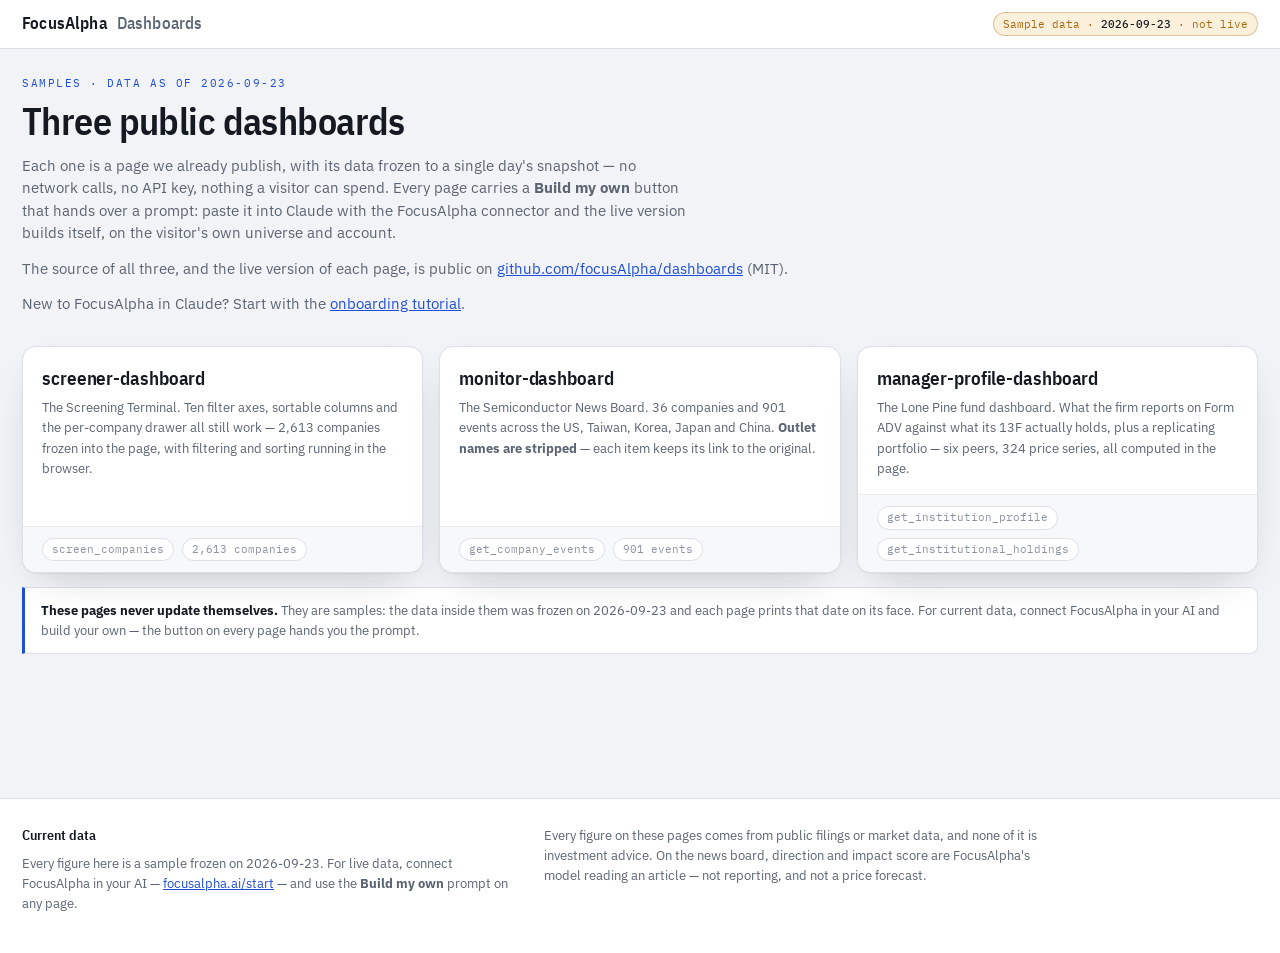
==== index.html @ c5e6d006 "Onboarding tutorial: the FA for Claude guide page Its use-case cards now open the three public sampl" ====
<!doctype html>
<html lang="en">
<head>
<meta charset="utf-8">
<meta name="viewport" content="width=device-width,initial-scale=1">
<title>Financial Data Dashboards for Claude &amp; AI | FocusAlpha</title>
<meta name="description" content="Three working dashboards on the FocusAlpha financial data API: a global stock screener, a semiconductor news monitor and a hedge fund profile — each one buildable in Claude.">
<link rel="canonical" href="https://focusalpha.ai/dashboards/">
<meta property="og:type" content="website">
<meta property="og:site_name" content="FocusAlpha">
<meta property="og:title" content="Financial Data Dashboards for Claude &amp; AI | FocusAlpha">
<meta property="og:description" content="Three working dashboards on the FocusAlpha financial data API: a global stock screener, a semiconductor news monitor and a hedge fund profile.">
<meta name="twitter:card" content="summary">
<link rel="preconnect" href="https://fonts.googleapis.com">
<link rel="preconnect" href="https://fonts.gstatic.com" crossorigin>
<link rel="stylesheet" href="https://fonts.googleapis.com/css2?family=IBM+Plex+Sans+Condensed:wght@500;600&family=IBM+Plex+Sans:wght@400;500;600&family=IBM+Plex+Mono:wght@400;500&display=swap">
<link rel="stylesheet" href="style.css">
<style>
  :root{--brand:#4F2FB0;--brand-2:#6644C9;--brand-wash:#F2EEFC}
  .demos{display:grid;grid-template-columns:repeat(auto-fit,minmax(300px,1fr));gap:16px;margin-top:30px}
  .demo{display:flex;flex-direction:column;background:var(--surface);border:1px solid var(--line);border-radius:14px;
    box-shadow:var(--shadow);overflow:hidden;text-decoration:none;color:inherit;transition:border-color .15s,transform .15s}
  .demo:hover{border-color:var(--brand);transform:translateY(-2px)}
  .demo .top{padding:17px 19px 15px;flex:1}
  .demo h2{margin:0 0 6px}
  .demo p{margin:0;color:var(--muted);font-size:13px;line-height:1.55}
  .demo .bot{padding:11px 19px;border-top:1px solid var(--line2);background:var(--surface2);display:flex;gap:8px;flex-wrap:wrap}
  .own{display:inline-flex;align-items:center;gap:8px;background:var(--brand);color:#fff;border:0;border-radius:11px;
    padding:11px 20px;font-weight:600;font-size:14px;line-height:1;text-decoration:none;
    box-shadow:0 1px 2px rgba(31,17,74,.22),0 10px 22px -10px rgba(79,47,176,.65)}
  .own:hover{background:var(--brand-2)}
</style>
</head>
<body>

<header class="mast"><div class="mast-in">
  <a class="brand" href="./">FocusAlpha <span>Dashboards</span></a>
  <div class="mast-r"><span class="snap">Sample data · <b>2026-09-23</b> · not live</span></div>
</div></header>

<div class="wrap">
  <p class="eyebrow">Samples · data as of 2026-09-23</p>
  <h1>Three public dashboards</h1>
  <p class="sub lede">Each one is a page we already publish, with its data frozen to a single day's
     snapshot — no network calls, no API key, nothing a visitor can spend. Every page carries a
     <b>Build my own</b> button that hands over a prompt: paste it into Claude with the FocusAlpha
     connector and the live version builds itself, on the visitor's own universe and account.</p>
  <p class="sub">The source of all three, and the live version of each page, is public on
     <a href="https://github.com/focusAlpha/dashboards" rel="noopener">github.com/focusAlpha/dashboards</a> (MIT).</p>
  <p class="sub">New to FocusAlpha in Claude? Start with the <a href="onboarding-tutorial/">onboarding tutorial</a>.</p>

  <div class="demos">
    <a class="demo" href="screener-dashboard/">
      <div class="top">
        <h2>screener-dashboard</h2>
        <p>The Screening Terminal. Ten filter axes, sortable columns and the per-company drawer all
           still work — 2,613 companies frozen into the page, with filtering and sorting running in
           the browser.</p>
      </div>
      <div class="bot"><span class="tool">screen_companies</span><span class="tool">2,613 companies</span></div>
    </a>
    <a class="demo" href="monitor-dashboard/">
      <div class="top">
        <h2>monitor-dashboard</h2>
        <p>The Semiconductor News Board. 36 companies and 901 events across the US, Taiwan, Korea,
           Japan and China. <b>Outlet names are stripped</b> — each item keeps its link to the
           original.</p>
      </div>
      <div class="bot"><span class="tool">get_company_events</span><span class="tool">901 events</span></div>
    </a>
    <a class="demo" href="manager-profile-dashboard/">
      <div class="top">
        <h2>manager-profile-dashboard</h2>
        <p>The Lone Pine fund dashboard. What the firm reports on Form ADV against what its 13F
           actually holds, plus a replicating portfolio — six peers, 324 price series, all computed
           in the page.</p>
      </div>
      <div class="bot"><span class="tool">get_institution_profile</span><span class="tool">get_institutional_holdings</span></div>
    </a>
  </div>

  <div class="note blue">
    <b>These pages never update themselves.</b> They are samples: the data inside them was frozen on
    2026-09-23 and each page prints that date on its face. For current data, connect FocusAlpha in
    your AI and build your own — the button on every page hands you the prompt.
  </div>
</div>

<footer class="foot"><div class="foot-in">
  <div>
    <h3>Current data</h3>
    <p>Every figure here is a sample frozen on 2026-09-23. For live data, connect FocusAlpha in your AI —
       <a href="https://focusalpha.ai/start">focusalpha.ai/start</a> — and use the <b>Build my own</b> prompt on any page.</p>
  </div>
  <p class="disc">Every figure on these pages comes from public filings or market data, and none of
     it is investment advice. On the news board, direction and impact score are FocusAlpha's model
     reading an article — not reporting, and not a price forecast.</p>
</div></footer>

</body>
</html>
---- style.css ----
/* FocusAlpha public demos — one sheet, inlined into all three pages.
   Type and palette follow the Screening Terminal so the demos and the product
   read as one thing. */
:root{
  --bg:#F2F3F6; --surface:#FFFFFF; --surface2:#F7F8FA; --sunk:#EDEFF3;
  --ink:#151A22; --muted:#5B6472; --faint:#8B93A1; --line:#DCDFE6; --line2:#EBEDF2;
  --accent:#1E4ED8; --accent-ink:#FFFFFF; --accent-soft:#E6ECFB;
  --up:#157A4A; --up-soft:#E3F3EA; --down:#C2363B; --down-soft:#FBE6E7;
  --warn:#A8690C; --warn-soft:#FBF0DC; --neutral:#5C5F8A; --neutral-soft:#ECEDF6;
  --sans:"IBM Plex Sans", var(--cjk), system-ui, -apple-system, "Segoe UI", sans-serif;
  --cond:"IBM Plex Sans Condensed", var(--sans);
  --mono:"IBM Plex Mono", ui-monospace, SFMono-Regular, Menlo, monospace;
  --cjk:"Hiragino Sans","Yu Gothic","Noto Sans CJK SC","PingFang SC","Malgun Gothic","Microsoft YaHei";
  --shadow:0 1px 2px rgba(21,26,34,.05), 0 16px 40px -20px rgba(21,26,34,.28);
}
@media (prefers-color-scheme:dark){ :root:not([data-theme="light"]){
  --bg:#0E1116; --surface:#151A21; --surface2:#1A2029; --sunk:#11161C;
  --ink:#E8EAEF; --muted:#9AA3B2; --faint:#6E7788; --line:#2A313C; --line2:#222833;
  --accent:#7A9BFF; --accent-ink:#0E1116; --accent-soft:#1D2740;
  --up:#3DBB7A; --up-soft:#173224; --down:#F0656A; --down-soft:#3A1E20;
  --warn:#E0A030; --warn-soft:#3A2D16; --neutral:#A6A9E0; --neutral-soft:#1E2133;
  --shadow:0 1px 2px rgba(0,0,0,.4), 0 16px 40px -20px rgba(0,0,0,.8);
}}
:root[data-theme="dark"]{
  --bg:#0E1116; --surface:#151A21; --surface2:#1A2029; --sunk:#11161C;
  --ink:#E8EAEF; --muted:#9AA3B2; --faint:#6E7788; --line:#2A313C; --line2:#222833;
  --accent:#7A9BFF; --accent-ink:#0E1116; --accent-soft:#1D2740;
  --up:#3DBB7A; --up-soft:#173224; --down:#F0656A; --down-soft:#3A1E20;
  --warn:#E0A030; --warn-soft:#3A2D16; --neutral:#A6A9E0; --neutral-soft:#1E2133;
  --shadow:0 1px 2px rgba(0,0,0,.4), 0 16px 40px -20px rgba(0,0,0,.8);
}
*{box-sizing:border-box}
html{scroll-behavior:smooth}
body{margin:0;background:var(--bg);color:var(--ink);font:14px/1.5 var(--sans);-webkit-font-smoothing:antialiased}
.mono{font-family:var(--mono)}
.num{font-family:var(--mono);font-variant-numeric:tabular-nums}
a{color:var(--accent)}
button{font:inherit;color:inherit;cursor:pointer}
:focus-visible{outline:2px solid var(--accent);outline-offset:2px;border-radius:4px}

/* ---------------------------------------------------------------- masthead */
.mast{position:sticky;top:0;z-index:30;background:var(--surface);border-bottom:1px solid var(--line)}
.mast-in{max-width:1280px;margin:0 auto;padding:11px 22px;display:flex;align-items:center;gap:18px;flex-wrap:wrap}
.brand{font-family:var(--cond);font-weight:600;font-size:17px;letter-spacing:.01em;display:flex;align-items:baseline;gap:9px;text-decoration:none;color:var(--ink);white-space:nowrap}
.brand span{color:var(--muted);font-weight:500}
.navs{display:flex;gap:4px;margin-left:6px;flex-wrap:wrap}
.navs a{font-size:12.5px;color:var(--muted);text-decoration:none;padding:4px 10px;border-radius:999px;white-space:nowrap}
.navs a:hover{background:var(--surface2);color:var(--ink)}
.navs a[aria-current]{background:var(--ink);color:var(--bg)}
.mast-r{margin-left:auto;display:flex;align-items:center;gap:10px}
.snap{display:inline-flex;align-items:center;gap:7px;font-family:var(--mono);font-size:11px;color:var(--warn);background:var(--warn-soft);border:1px solid color-mix(in srgb,var(--warn) 35%,transparent);padding:3px 9px;border-radius:999px;white-space:nowrap}
.snap b{font-weight:500;color:var(--ink)}
.cta{background:var(--accent);color:var(--accent-ink);border:1px solid var(--accent);border-radius:7px;padding:7px 15px;font-weight:600;font-size:13px;white-space:nowrap}
.cta:hover{filter:brightness(1.08)}
.ghost{background:var(--surface2);color:var(--ink);border:1px solid var(--line);border-radius:7px;padding:6px 11px;font-size:12.5px}

/* ---------------------------------------------------------------- page */
.wrap{max-width:1280px;margin:0 auto;padding:26px 22px 90px}
.lede{max-width:74ch}
.eyebrow{font-family:var(--mono);font-size:11px;letter-spacing:.14em;text-transform:uppercase;color:var(--accent);margin:0 0 9px}
h1{font-family:var(--cond);font-size:clamp(26px,3.6vw,38px);font-weight:600;letter-spacing:-.015em;line-height:1.1;margin:0;text-wrap:balance}
h2{font-family:var(--cond);font-size:19px;font-weight:600;letter-spacing:-.005em;margin:0}
h3{font-family:var(--cond);font-size:14px;font-weight:600;margin:0}
.sub{color:var(--muted);font-size:15px;margin:13px 0 0}
.sec{margin-top:38px}
.sec-h{display:flex;align-items:flex-end;justify-content:space-between;gap:12px;flex-wrap:wrap;margin-bottom:12px}
.sec-h p{margin:5px 0 0;color:var(--muted);font-size:13px;max-width:78ch}
.tools{display:flex;gap:5px;flex-wrap:wrap}
.tool{font-family:var(--mono);font-size:10.5px;color:var(--faint);background:var(--surface);border:1px solid var(--line);border-radius:999px;padding:3px 9px;white-space:nowrap}
.panel{background:var(--surface);border:1px solid var(--line);border-radius:12px;box-shadow:var(--shadow);overflow:hidden}
.panel.pad{padding:18px 20px}
.note{margin:14px 0 0;padding:13px 16px;background:var(--surface);border:1px solid var(--line);border-left:3px solid var(--warn);border-radius:0 8px 8px 0;font-size:13px;color:var(--muted)}
.note b{color:var(--ink)}
.note.blue{border-left-color:var(--accent)}

/* ---------------------------------------------------------------- tabs */
.tabs{display:flex;gap:6px;flex-wrap:wrap;margin-bottom:12px}
.tab{background:var(--surface);border:1px solid var(--line);border-radius:8px;padding:8px 13px;text-align:left;min-width:170px}
.tab b{display:block;font-size:13px;font-weight:600}
.tab span{display:block;font-size:11.5px;color:var(--muted);margin-top:1px}
.tab[aria-pressed="true"]{background:var(--accent-soft);border-color:var(--accent)}
.tab[aria-pressed="true"] span{color:var(--accent)}

/* ---------------------------------------------------------------- tables */
.tw{overflow-x:auto}
table{border-collapse:separate;border-spacing:0;width:100%;font-size:13px;min-width:860px}
th{position:sticky;top:0;background:var(--surface);z-index:1;text-align:left;font-family:var(--mono);font-size:10px;font-weight:500;letter-spacing:.05em;text-transform:uppercase;color:var(--faint);padding:9px 10px;border-bottom:1px solid var(--line);white-space:nowrap;user-select:none}
th[data-k]{cursor:pointer}
th[data-k]:hover{color:var(--ink)}
th.r,td.r{text-align:right}
th.on{color:var(--accent)}
th .ar{font-size:9px;margin-left:3px}
td{padding:8px 10px;border-bottom:1px solid var(--line2);white-space:nowrap;vertical-align:middle}
tbody tr:hover td{background:var(--surface2)}
tbody tr:last-child td{border-bottom:0}
.tk{font-family:var(--mono);font-weight:500}
.nm{color:var(--muted);font-size:12.5px;max-width:230px;overflow:hidden;text-overflow:ellipsis;display:inline-block;vertical-align:bottom}
.pos{color:var(--up)} .neg{color:var(--down)} .dim{color:var(--faint)}
.pill{display:inline-flex;align-items:center;gap:4px;font-family:var(--mono);font-size:11px;padding:1px 7px;border-radius:4px}
.pill.up{background:var(--up-soft);color:var(--up)}
.pill.dn{background:var(--down-soft);color:var(--down)}
.pill.z{color:var(--faint)}
.tag{display:inline-block;font-size:10.5px;padding:1px 7px;border-radius:4px;background:var(--surface2);border:1px solid var(--line);color:var(--muted);margin:0 3px 3px 0;max-width:210px;overflow:hidden;text-overflow:ellipsis;vertical-align:middle}
.tag.hot{border-color:var(--accent);color:var(--accent);background:var(--accent-soft)}

/* ---------------------------------------------------------------- cards */
.cards{display:grid;grid-template-columns:repeat(auto-fill,minmax(360px,1fr));gap:14px}
.card{background:var(--surface);border:1px solid var(--line);border-radius:12px;box-shadow:var(--shadow);display:flex;flex-direction:column;overflow:hidden}
.card-h{padding:12px 15px;border-bottom:1px solid var(--line);display:flex;align-items:baseline;gap:9px;background:var(--surface2)}
.card-h .t{font-family:var(--mono);font-weight:500;font-size:14px}
.card-h .n{font-size:12.5px;color:var(--muted);flex:1;overflow:hidden;text-overflow:ellipsis;white-space:nowrap}
.mkt{font-family:var(--mono);font-size:10px;letter-spacing:.06em;color:var(--faint);border:1px solid var(--line);border-radius:4px;padding:1px 5px}
.ev{padding:11px 15px;border-bottom:1px solid var(--line2)}
.ev:last-child{border-bottom:0}
.ev-m{display:flex;align-items:center;gap:8px;font-family:var(--mono);font-size:10.5px;color:var(--faint);margin-bottom:5px;flex-wrap:wrap}
.dirpill{font-family:var(--mono);font-size:10px;padding:1px 6px;border-radius:4px;letter-spacing:.03em}
.dirpill.bull{background:var(--up-soft);color:var(--up)}
.dirpill.bear{background:var(--down-soft);color:var(--down)}
.dirpill.neut{background:var(--neutral-soft);color:var(--neutral)}
.imp{display:inline-flex;align-items:center;gap:5px}
.impbar{width:38px;height:4px;border-radius:2px;background:var(--sunk);overflow:hidden;display:inline-block}
.impbar i{display:block;height:100%;background:var(--accent)}
.ev-w{font-size:13px;line-height:1.5;margin:0}
.ev-h{font-size:12px;color:var(--muted);margin:5px 0 0;line-height:1.45}
.ev-h a{color:var(--muted);text-decoration:none;border-bottom:1px dotted var(--line)}
.ev-h a:hover{color:var(--accent);border-color:var(--accent)}
.knock{margin:7px 0 0;padding:7px 10px;background:var(--sunk);border-radius:7px;font-size:12px;color:var(--muted)}
.knock b{font-family:var(--mono);font-size:11px;color:var(--ink);font-weight:500}
.knock .kh{font-family:var(--mono);font-size:9.5px;letter-spacing:.09em;text-transform:uppercase;color:var(--faint);margin-bottom:4px}
.knock div+div{margin-top:4px}

/* ---------------------------------------------------------------- stats */
.tiles{display:grid;grid-template-columns:repeat(auto-fit,minmax(150px,1fr));gap:11px}
.tile{background:var(--surface);border:1px solid var(--line);border-radius:11px;padding:14px 15px}
.tile .k{font-size:11.5px;color:var(--muted)}
.tile .v{font-family:var(--cond);font-size:24px;font-weight:600;letter-spacing:-.02em;margin-top:3px;font-variant-numeric:tabular-nums}
.tile .n{font-size:11.5px;color:var(--faint);margin-top:2px}
.kv{display:grid;grid-template-columns:auto 1fr;gap:5px 16px;font-size:13px}
.kv dt{color:var(--muted)}
.kv dd{margin:0;font-family:var(--mono);font-variant-numeric:tabular-nums;text-align:right}
.quote{border-left:3px solid var(--accent);background:var(--surface2);border-radius:0 8px 8px 0;padding:10px 13px;margin:9px 0 0;font-size:13px;line-height:1.55}
.quote .src{display:block;font-family:var(--mono);font-size:10px;letter-spacing:.06em;text-transform:uppercase;color:var(--faint);margin-bottom:5px}
.bars{display:flex;align-items:flex-end;gap:5px;height:130px;padding:0 2px}
.bars .b{flex:1;background:var(--accent);border-radius:3px 3px 0 0;min-width:14px;position:relative}
.bars .b span{position:absolute;bottom:-19px;left:50%;transform:translateX(-50%);font-family:var(--mono);font-size:9.5px;color:var(--faint);white-space:nowrap}
.barwrap{padding:14px 16px 32px}
.sector{display:flex;height:26px;border-radius:6px;overflow:hidden;border:1px solid var(--line)}
.sector i{display:block;height:100%}

/* ---------------------------------------------------------------- modal */
.scrim{position:fixed;inset:0;background:rgba(10,14,20,.55);backdrop-filter:blur(2px);z-index:60;display:flex;align-items:center;justify-content:center;padding:22px}
.scrim[hidden]{display:none}
.modal{background:var(--surface);border:1px solid var(--line);border-radius:14px;box-shadow:var(--shadow);max-width:760px;width:100%;max-height:88vh;display:flex;flex-direction:column;overflow:hidden}
.modal-h{padding:16px 20px;border-bottom:1px solid var(--line);display:flex;align-items:flex-start;gap:12px}
.modal-h h2{flex:1}
.modal-h p{margin:5px 0 0;color:var(--muted);font-size:13px}
.x{background:none;border:1px solid var(--line);border-radius:6px;width:28px;height:28px;color:var(--muted);flex:none;line-height:1}
.modal-b{padding:16px 20px;overflow:auto}
.steps{counter-reset:s;list-style:none;margin:0 0 14px;padding:0}
.steps li{counter-increment:s;position:relative;padding-left:27px;margin-bottom:7px;font-size:13.5px;color:var(--muted)}
.steps li::before{content:counter(s);position:absolute;left:0;top:1px;width:19px;height:19px;border-radius:50%;background:var(--accent-soft);color:var(--accent);font-family:var(--mono);font-size:11px;display:flex;align-items:center;justify-content:center}
.steps li b{color:var(--ink);font-weight:600}
.promptbox{position:relative;background:var(--sunk);border:1px solid var(--line);border-radius:10px}
.promptbox pre{margin:0;padding:14px 16px;font-family:var(--mono);font-size:12px;line-height:1.65;white-space:pre-wrap;word-break:break-word;max-height:40vh;overflow:auto}
.copy{position:absolute;top:9px;right:9px;background:var(--surface);border:1px solid var(--line);border-radius:6px;padding:4px 11px;font-size:12px}
.copy.done{background:var(--up-soft);color:var(--up);border-color:var(--up)}
.modal-f{padding:13px 20px;border-top:1px solid var(--line);font-size:12.5px;color:var(--faint);background:var(--surface2)}

/* ---------------------------------------------------------------- footer */
.foot{border-top:1px solid var(--line);margin-top:54px;background:var(--surface)}
.foot-in{max-width:1280px;margin:0 auto;padding:26px 22px 40px;display:flex;gap:26px;flex-wrap:wrap;align-items:flex-start}
.foot h3{margin-bottom:7px}
.foot p{margin:0;color:var(--muted);font-size:12.5px;max-width:62ch;line-height:1.6}
.foot .links{display:flex;gap:16px;flex-wrap:wrap;margin-top:9px;font-size:13px}
.disc{font-size:11.5px;color:var(--faint);max-width:80ch;line-height:1.6;margin-top:16px}

@media (max-width:760px){
  .wrap{padding:20px 16px 70px}
  .mast-in{padding:10px 16px}
  .navs{order:3;width:100%;margin-left:0}
  .cards{grid-template-columns:1fr}
  .foot-in{padding:22px 16px 34px}
}
@media (prefers-reduced-motion:reduce){html{scroll-behavior:auto}}
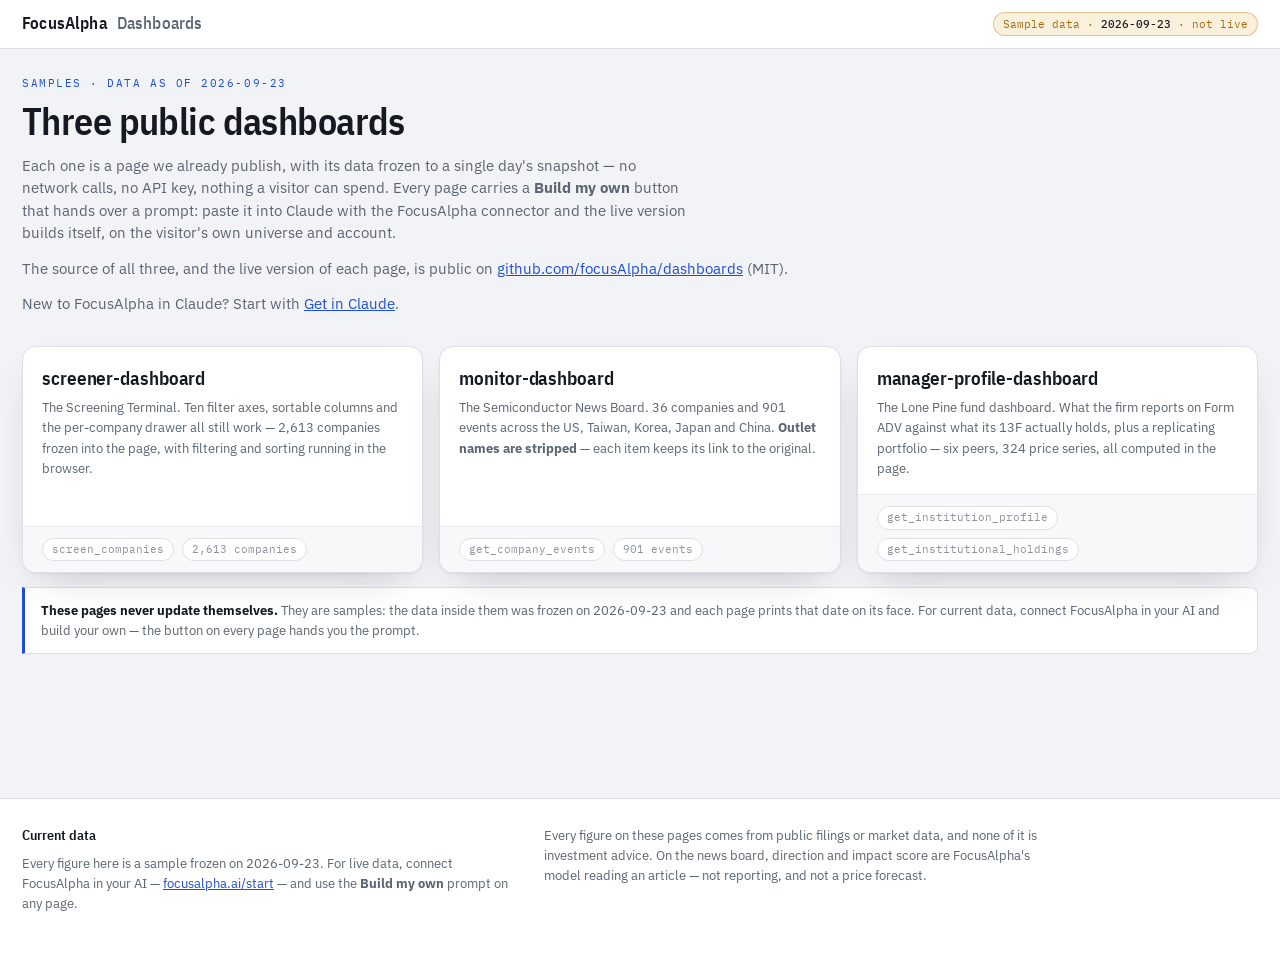
==== commit 4ec59a9e: "The guide page is called Get in Claude, at /get-in-claude Co-Authored-By: Claude Fable 5.1 <noreply@" ====
--- a/index.html
+++ b/index.html
@@ -5,7 +5,7 @@
 <meta name="viewport" content="width=device-width,initial-scale=1">
 <title>Financial Data Dashboards for Claude &amp; AI | FocusAlpha</title>
 <meta name="description" content="Three working dashboards on the FocusAlpha financial data API: a global stock screener, a semiconductor news monitor and a hedge fund profile — each one buildable in Claude.">
-<link rel="canonical" href="https://focusalpha.ai/dashboards/">
+<link rel="canonical" href="https://focusalpha.ai/dashboards">
 <meta property="og:type" content="website">
 <meta property="og:site_name" content="FocusAlpha">
 <meta property="og:title" content="Financial Data Dashboards for Claude &amp; AI | FocusAlpha">
@@ -47,10 +47,10 @@
      connector and the live version builds itself, on the visitor's own universe and account.</p>
   <p class="sub">The source of all three, and the live version of each page, is public on
      <a href="https://github.com/focusAlpha/dashboards" rel="noopener">github.com/focusAlpha/dashboards</a> (MIT).</p>
-  <p class="sub">New to FocusAlpha in Claude? Start with the <a href="onboarding-tutorial/">onboarding tutorial</a>.</p>
+  <p class="sub">New to FocusAlpha in Claude? Start with <a href="https://focusalpha.ai/get-in-claude">Get in Claude</a>.</p>
 
   <div class="demos">
-    <a class="demo" href="screener-dashboard/">
+    <a class="demo" href="https://focusalpha.ai/screener-dashboard">
       <div class="top">
         <h2>screener-dashboard</h2>
         <p>The Screening Terminal. Ten filter axes, sortable columns and the per-company drawer all
@@ -59,7 +59,7 @@
       </div>
       <div class="bot"><span class="tool">screen_companies</span><span class="tool">2,613 companies</span></div>
     </a>
-    <a class="demo" href="monitor-dashboard/">
+    <a class="demo" href="https://focusalpha.ai/monitor-dashboard">
       <div class="top">
         <h2>monitor-dashboard</h2>
         <p>The Semiconductor News Board. 36 companies and 901 events across the US, Taiwan, Korea,
@@ -68,7 +68,7 @@
       </div>
       <div class="bot"><span class="tool">get_company_events</span><span class="tool">901 events</span></div>
     </a>
-    <a class="demo" href="manager-profile-dashboard/">
+    <a class="demo" href="https://focusalpha.ai/manager-profile-dashboard">
       <div class="top">
         <h2>manager-profile-dashboard</h2>
         <p>The Lone Pine fund dashboard. What the firm reports on Form ADV against what its 13F
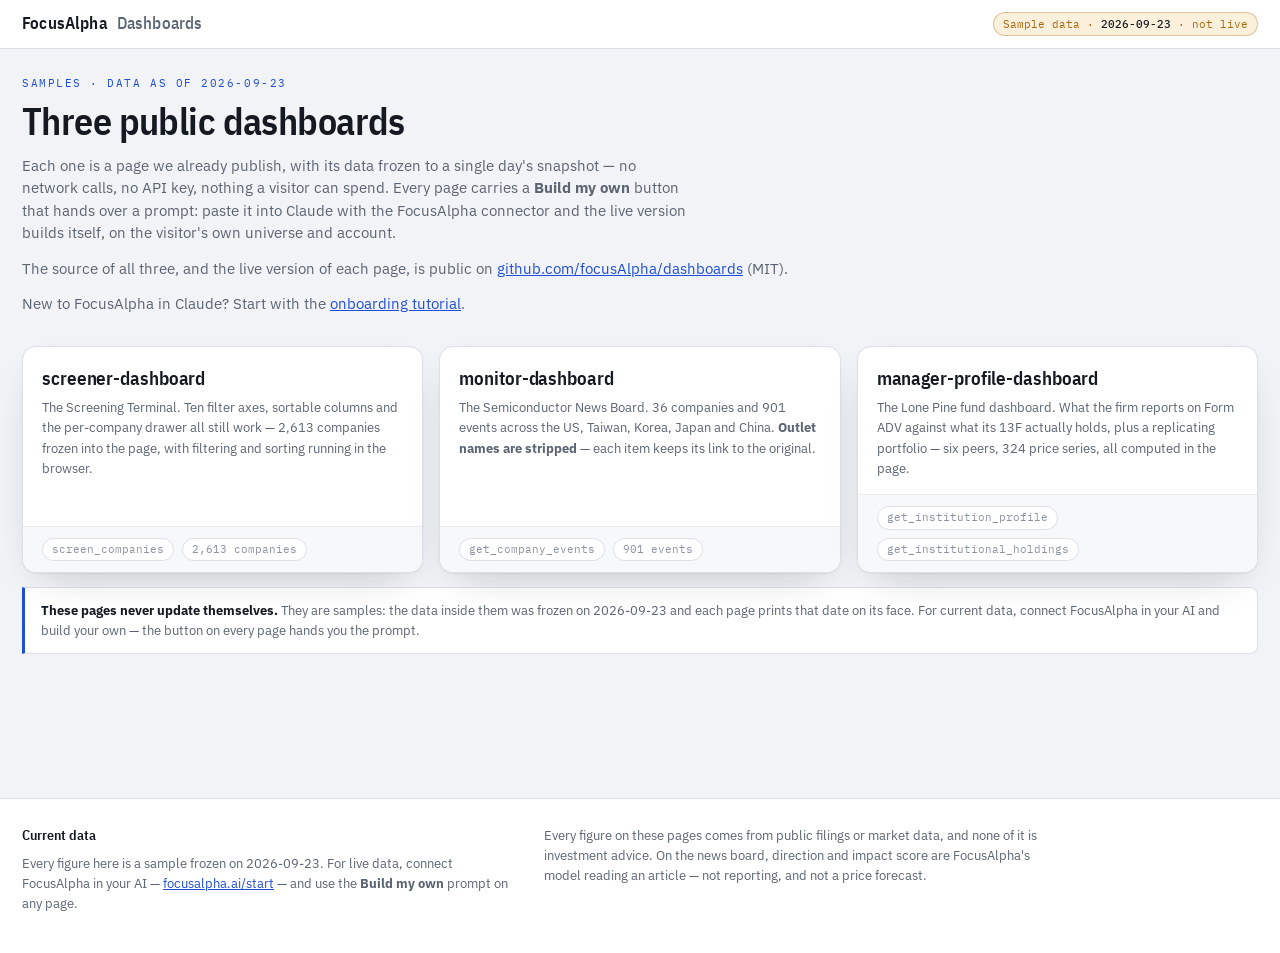
==== commit b2d5992e: "Tutorial back at /onboarding-tutorial; Build my own is the copy modal Same modal as the sample pages" ====
--- a/index.html
+++ b/index.html
@@ -47,7 +47,7 @@
      connector and the live version builds itself, on the visitor's own universe and account.</p>
   <p class="sub">The source of all three, and the live version of each page, is public on
      <a href="https://github.com/focusAlpha/dashboards" rel="noopener">github.com/focusAlpha/dashboards</a> (MIT).</p>
-  <p class="sub">New to FocusAlpha in Claude? Start with <a href="https://focusalpha.ai/get-in-claude">Get in Claude</a>.</p>
+  <p class="sub">New to FocusAlpha in Claude? Start with the <a href="https://focusalpha.ai/onboarding-tutorial">onboarding tutorial</a>.</p>
 
   <div class="demos">
     <a class="demo" href="https://focusalpha.ai/screener-dashboard">
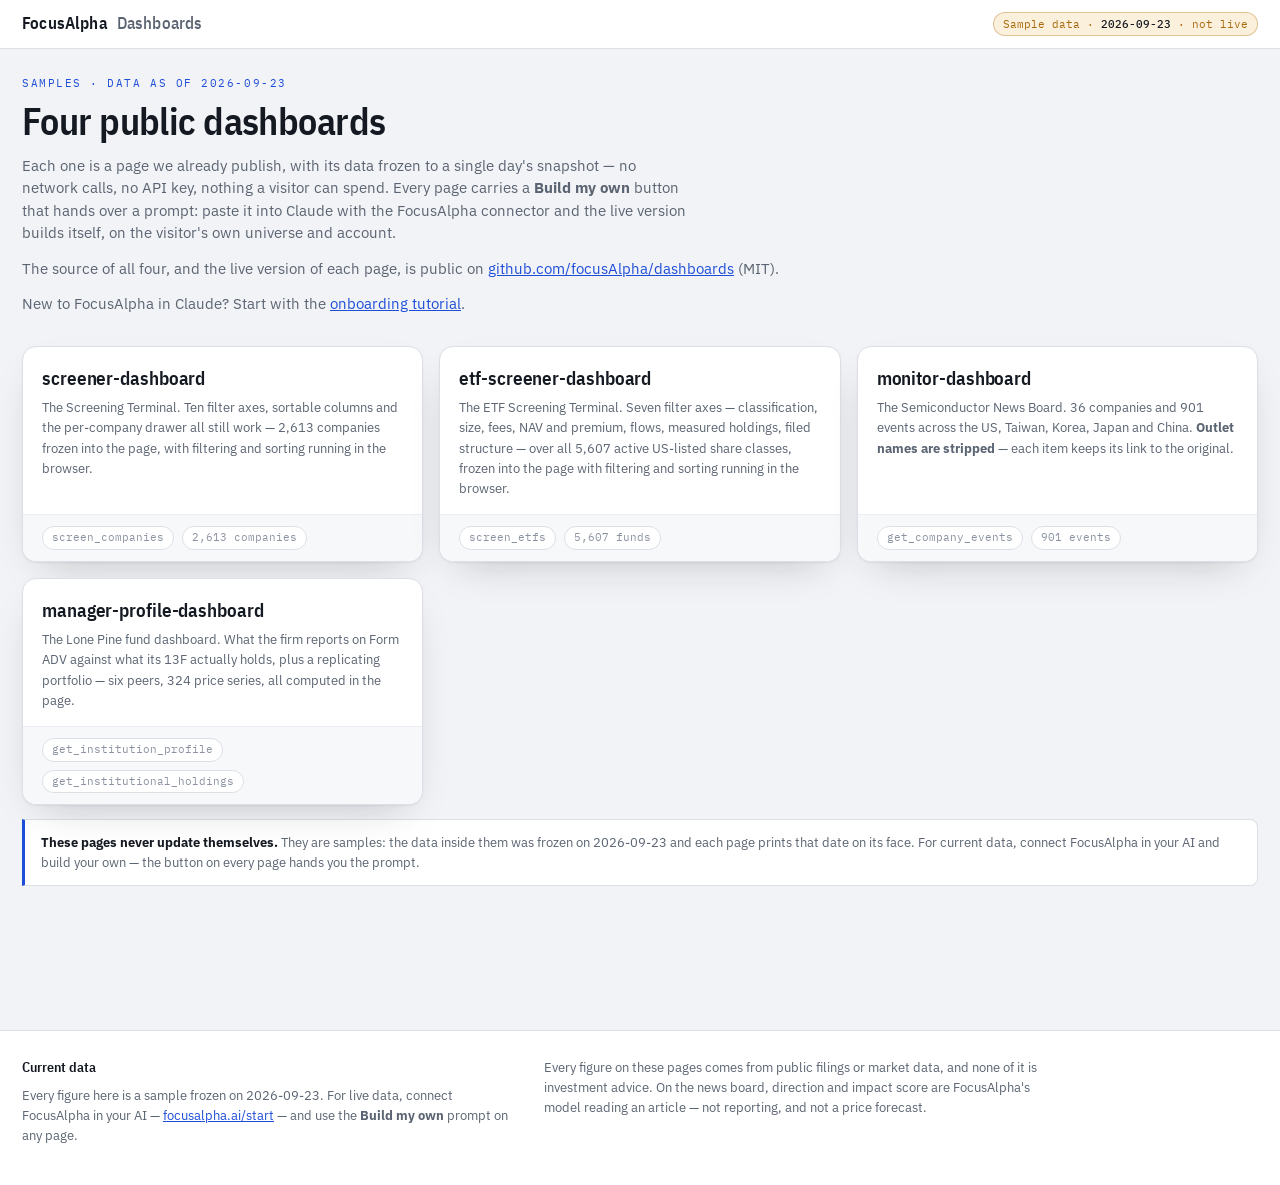
==== commit 0ac37121: "ETF screener: fourth sample dashboard, data through 2026-09-03 Screen 5,607 US-listed ETFs by classi" ====
--- a/index.html
+++ b/index.html
@@ -4,12 +4,12 @@
 <meta charset="utf-8">
 <meta name="viewport" content="width=device-width,initial-scale=1">
 <title>Financial Data Dashboards for Claude &amp; AI | FocusAlpha</title>
-<meta name="description" content="Three working dashboards on the FocusAlpha financial data API: a global stock screener, a semiconductor news monitor and a hedge fund profile — each one buildable in Claude.">
-<link rel="canonical" href="https://focusalpha.ai/dashboards">
+<meta name="description" content="Four working dashboards on the FocusAlpha financial data API: a global stock screener, an ETF screener, a semiconductor news monitor and a hedge fund profile — each one buildable in Claude.">
+<link rel="canonical" href="https://app.focusalpha.ai/dashboards">
 <meta property="og:type" content="website">
 <meta property="og:site_name" content="FocusAlpha">
 <meta property="og:title" content="Financial Data Dashboards for Claude &amp; AI | FocusAlpha">
-<meta property="og:description" content="Three working dashboards on the FocusAlpha financial data API: a global stock screener, a semiconductor news monitor and a hedge fund profile.">
+<meta property="og:description" content="Four working dashboards on the FocusAlpha financial data API: a global stock screener, an ETF screener, a semiconductor news monitor and a hedge fund profile.">
 <meta name="twitter:card" content="summary">
 <link rel="preconnect" href="https://fonts.googleapis.com">
 <link rel="preconnect" href="https://fonts.gstatic.com" crossorigin>
@@ -40,17 +40,17 @@
 
 <div class="wrap">
   <p class="eyebrow">Samples · data as of 2026-09-23</p>
-  <h1>Three public dashboards</h1>
+  <h1>Four public dashboards</h1>
   <p class="sub lede">Each one is a page we already publish, with its data frozen to a single day's
      snapshot — no network calls, no API key, nothing a visitor can spend. Every page carries a
      <b>Build my own</b> button that hands over a prompt: paste it into Claude with the FocusAlpha
      connector and the live version builds itself, on the visitor's own universe and account.</p>
-  <p class="sub">The source of all three, and the live version of each page, is public on
+  <p class="sub">The source of all four, and the live version of each page, is public on
      <a href="https://github.com/focusAlpha/dashboards" rel="noopener">github.com/focusAlpha/dashboards</a> (MIT).</p>
-  <p class="sub">New to FocusAlpha in Claude? Start with the <a href="https://focusalpha.ai/onboarding-tutorial">onboarding tutorial</a>.</p>
+  <p class="sub">New to FocusAlpha in Claude? Start with the <a href="https://app.focusalpha.ai/onboarding-tutorial">onboarding tutorial</a>.</p>
 
   <div class="demos">
-    <a class="demo" href="https://focusalpha.ai/screener-dashboard">
+    <a class="demo" href="https://app.focusalpha.ai/screener-dashboard">
       <div class="top">
         <h2>screener-dashboard</h2>
         <p>The Screening Terminal. Ten filter axes, sortable columns and the per-company drawer all
@@ -59,7 +59,16 @@
       </div>
       <div class="bot"><span class="tool">screen_companies</span><span class="tool">2,613 companies</span></div>
     </a>
-    <a class="demo" href="https://focusalpha.ai/monitor-dashboard">
+    <a class="demo" href="https://app.focusalpha.ai/etf-screener-dashboard">
+      <div class="top">
+        <h2>etf-screener-dashboard</h2>
+        <p>The ETF Screening Terminal. Seven filter axes — classification, size, fees, NAV and premium,
+           flows, measured holdings, filed structure — over all 5,607 active US-listed share classes,
+           frozen into the page with filtering and sorting running in the browser.</p>
+      </div>
+      <div class="bot"><span class="tool">screen_etfs</span><span class="tool">5,607 funds</span></div>
+    </a>
+    <a class="demo" href="https://app.focusalpha.ai/monitor-dashboard">
       <div class="top">
         <h2>monitor-dashboard</h2>
         <p>The Semiconductor News Board. 36 companies and 901 events across the US, Taiwan, Korea,
@@ -68,7 +77,7 @@
       </div>
       <div class="bot"><span class="tool">get_company_events</span><span class="tool">901 events</span></div>
     </a>
-    <a class="demo" href="https://focusalpha.ai/manager-profile-dashboard">
+    <a class="demo" href="https://app.focusalpha.ai/manager-profile-dashboard">
       <div class="top">
         <h2>manager-profile-dashboard</h2>
         <p>The Lone Pine fund dashboard. What the firm reports on Form ADV against what its 13F
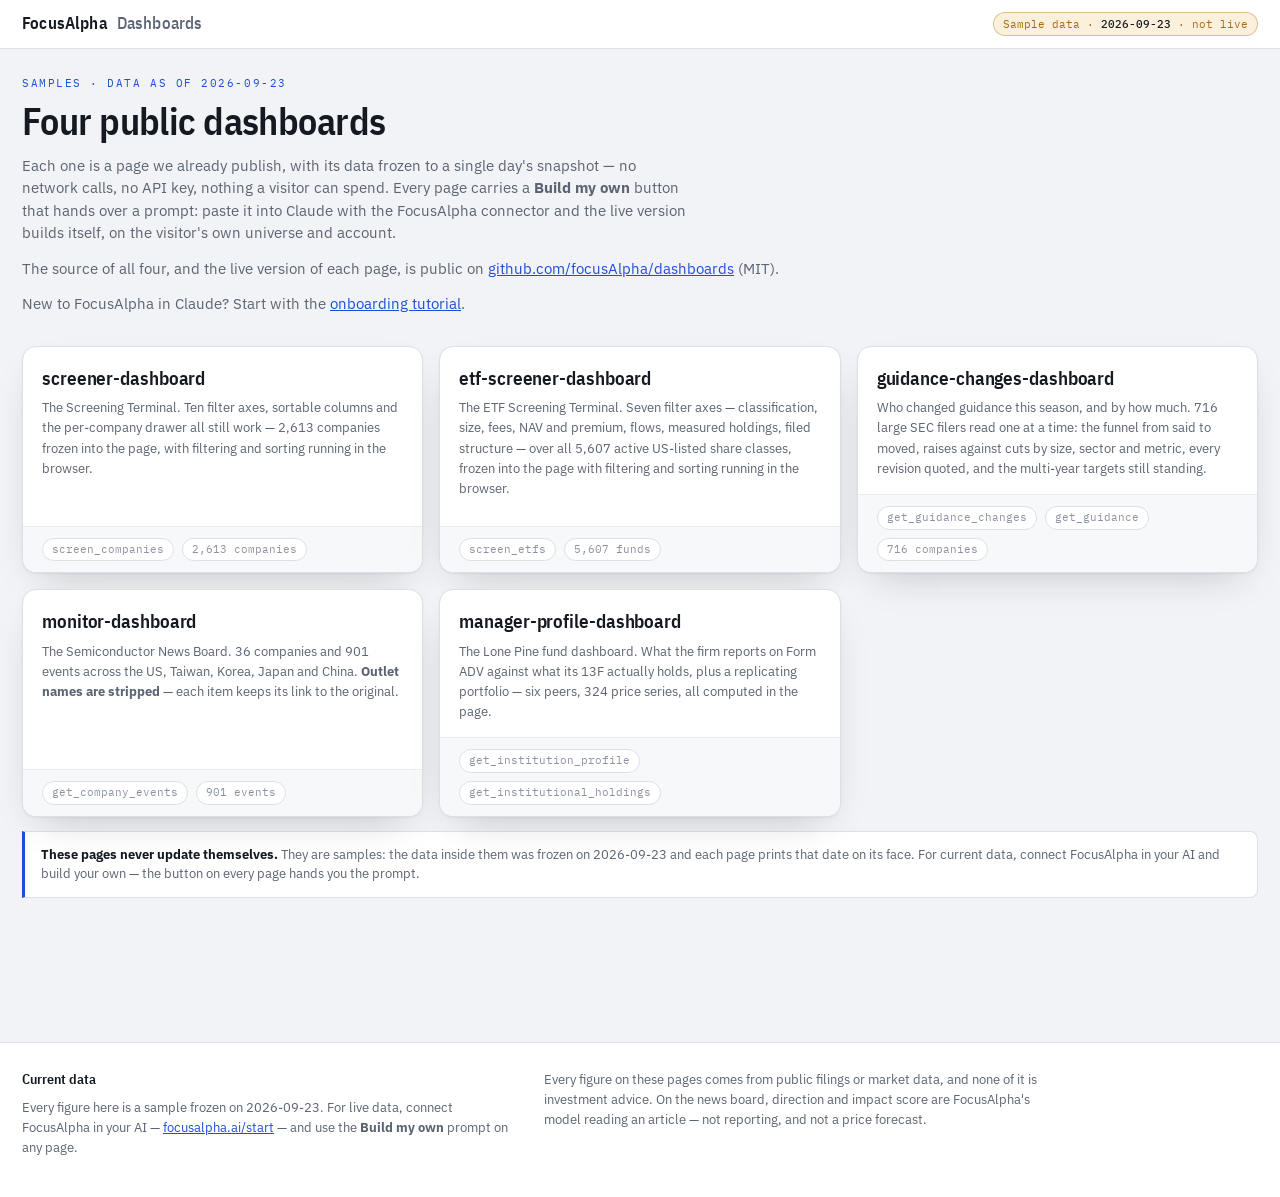
==== commit 0d52bd3f: "Guidance changes dashboard: who raised, cut or narrowed this season, plus long-term targets Fifth sa" ====
--- a/index.html
+++ b/index.html
@@ -68,6 +68,15 @@
       </div>
       <div class="bot"><span class="tool">screen_etfs</span><span class="tool">5,607 funds</span></div>
     </a>
+    <a class="demo" href="https://app.focusalpha.ai/guidance-changes-dashboard">
+      <div class="top">
+        <h2>guidance-changes-dashboard</h2>
+        <p>Who changed guidance this season, and by how much. 716 large SEC filers read one at a time:
+           the funnel from said to moved, raises against cuts by size, sector and metric, every revision
+           quoted, and the multi-year targets still standing.</p>
+      </div>
+      <div class="bot"><span class="tool">get_guidance_changes</span><span class="tool">get_guidance</span><span class="tool">716 companies</span></div>
+    </a>
     <a class="demo" href="https://app.focusalpha.ai/monitor-dashboard">
       <div class="top">
         <h2>monitor-dashboard</h2>
